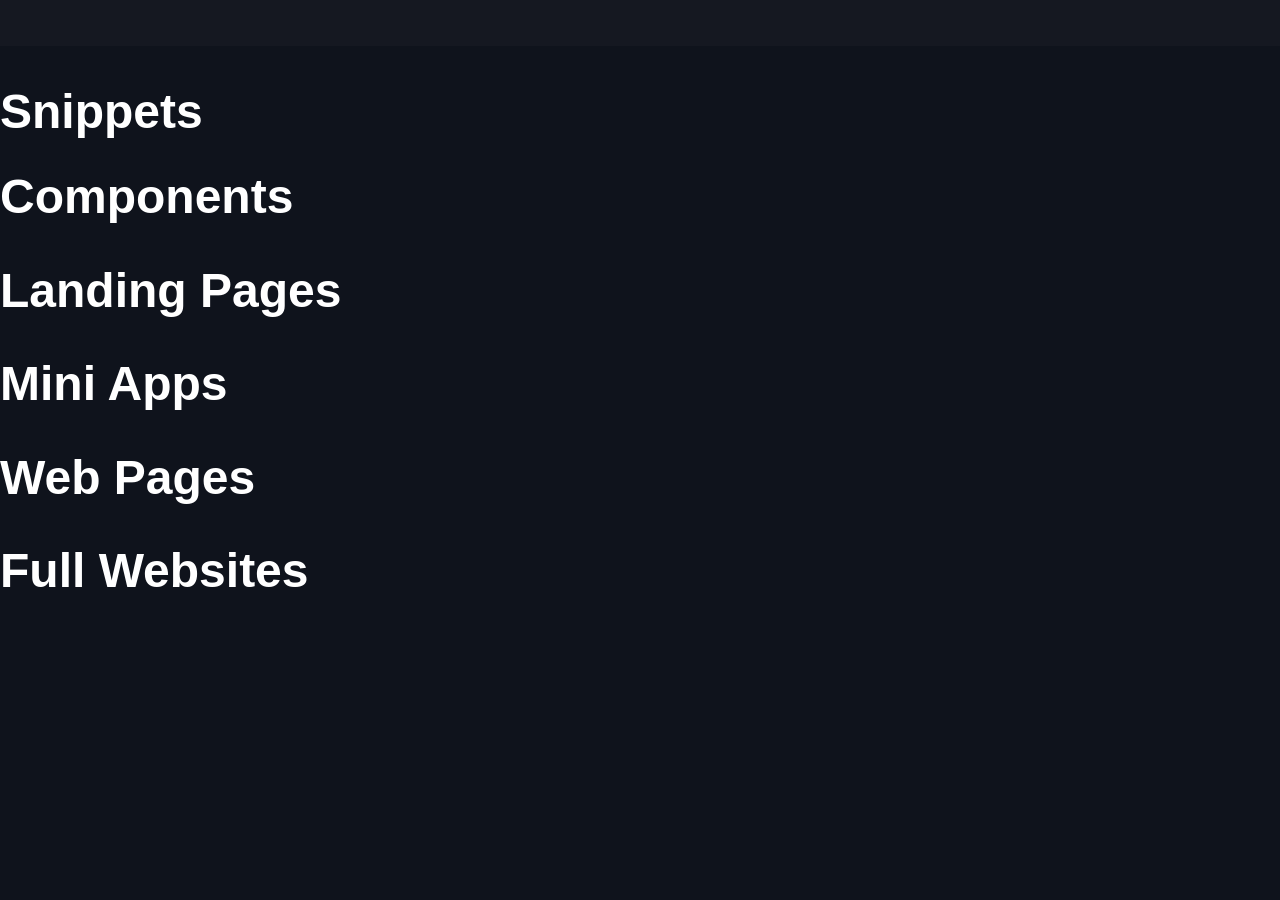
==== myProjects.html @ 10583f1e "Worked on #formation, added the project page, etc" ====
<!DOCTYPE html>
<html lang="en">
<head>
    <meta charset="UTF-8">
    <meta name="viewport" content="width=device-width, initial-scale=1.0">
    <title>My Projects</title>

    <link rel="stylesheet" href="style.css">
    <link rel="stylesheet" href="myProjects.css">

</head>
<body>

    <div class="idea-dump">

        
        Idea:
        
        | Hero |
        | Filter Nav |
        
        
        | Web Pages | *id: webpages


        | Mini Apps | *id: apps

        <ul>
            <li>Counter</li>
            <li>calculator</li>
            <li>Todo app</li>
            <li>weather app</li>
            
        </ul>


        | Components & Snippets| *id: snippets <!-- Components are reuseable UI pieces-->
            <ul>
                <li>NavBar</li>
                <li>Cards</li>
                <li>Buttons</li>
                <li>Pricing section</li>
                <li>Login form</li>
                <br><br><br>

                <li>Animations</li>
                <li>UI</li>

            </ul>



        | Landing Pages | *id: 
        <ul>
            <li>Restaurant homepage</li>
            <li>Product page</li>
            <li>Agency page</li>
        </ul>


        | Full Website | *id: websites
        <ul>
            <li>Portfolio site</li>
            <li>Blog site</li>
            <li>Ecommerce mockup</li>
        </ul>


        <p>
            display: grid;
            grid-template-columns: repeat(auto-fit, minmax(250px, 1fr));
            gap: 20px;
        </p>
        
        <p>
            use the following for text effects
            https://www.w3schools.com/css/css3_text_effects.asp
        </p>
    </div>

    <header>
        <nav>
            <ul>

            </ul>
        </nav>
    </header>

    <main>
        <section class="Components & snippets">

            <div class="snippets">

                <h2>Snippets</h2>
                
                
            </div>

            <div class="components">
                <h2>Components</h2>

            </div>
            
        </section>

        <section class="landing-pages">
            <h2>Landing Pages</h2>
        </section>

        <section class="mini-apps">
            <h2>Mini Apps</h2>

        </section>

        <section class="webpages">
            <h2>Web Pages</h2>

        </section>

        <section class="websites">
            <h2>Full Websites</h2>

        </section>
    </main>
    
</body>
</html>
---- style.css ----
* {
    margin: 0;
    padding: 0;
    box-sizing: border-box;
}

body {
    background-color: #0f131c;
    color: #fff;
    font-family:'Lucida Sans', 'Lucida Sans Regular', 'Lucida Grande', 'Lucida Sans Unicode', Geneva, Verdana, sans-serif ;
}
header {
    /* border: 2px solid red; */
    padding: 1% 10%;
    /* background-color: rgba(15, 19, 28, 0.2); */
    background-color: rgba(177, 180, 188, 0.03);

    position: sticky;
    top: 0;

    z-index: 1000;
}
section{
    margin: 3% 0;
}
h2 {
    font-size: 3rem;
    margin-bottom: 30px;
}
nav {
    display: flex;
    justify-content: space-between;
    /* border: 2px solid red; */
    box-sizing: border-box;
}
nav h1 {
    align-self: center;
    /* border-right: 4px solid #5be3c5;
    transform: skew(-30deg); */
    padding-right: 10px;
}

.decorator {
    font-weight: 900;
    color: #5be3c5;
    /* margin-left: -10px; */
}

nav ul {
    display: flex;
    list-style: none;
    align-items: center;
    padding: 1%;

}

nav ul li  {
    margin-inline: 20px;
    box-sizing: border-box;
}

nav ul li a {
    color: #fff;
    text-decoration: none;
    font-size: 20px; 
}

nav ul a:hover {
    border-bottom: 2px solid #5be3c5 ;
    font-size: large;
}

nav ul li a[href="myProjects.html"] {    
    position: absolute;
    right: 18px;
    top: 15px;

    font-size: 24px;
    padding: 10px;
    border-radius: 10px;
    box-shadow: -5px 5px 20px rgba(45, 95, 75, 0.762);

}




.hero {
    /* border: 2px solid red; */
    display: flex;
    justify-content: center;
    gap: 100px;

    margin-top: 10px;
}

.hero .hero-logo{
    position: relative;
    width: 300px;
    height: 300px;

    /* border: 2px solid red; */
}

.hero .hero-logo-box {
    position: absolute;
    
    
    border: 5px solid #5eead4;
    inset: 0;
    border-right: none;
    border-bottom: none;
    border-radius: 4px;
}
.hero .hero-logo-box::after{
  content:"";
  position:absolute;
  bottom:0;
  left:0;
  width:225px;
  height:5px;
  background:#5eead4;
}

.hero .hero-logo-box::before{
  content:"";
  position:absolute;
  right:0;
  top:0;
  width:5px;
  height:259px;
  background:#5eead4;
}

.code {
    position: absolute;
    right: -36px;
    bottom: -30px;
    font-size: 60px;
    font-family: monospace;
    font-weight: bold;
    color: #5eead4;
}

.hero .content {
    align-self: center;
    
}

.hero h2{
    font-size: 50px;
}

.hero .faded {
    color: rgb(121, 142, 168);
}

.hero .stack {
    background:linear-gradient(rgba(200, 216, 236, 0.934));
    width: max-content;
}





.divider  {
    /* display: flex; */
    overflow: hidden;
    border-top: 2px solid #b9cce4c0;
    border-bottom: 2px solid #b9cce4c0;
    padding: 30px 0;
}

.divider .divider-content {
    display: flex;
}

.divider p {
    padding-inline: 20px;
    margin-right: 10px;
    color: rgba(185, 204, 228, 0.752) ;
    font-size: 20px;
    font-weight: 900;

    border-right: 4px solid #5be3c5;
    transform: skew(-30deg);

    border-radius: 2px;
}



#about {
    text-align: center;
}

#about .about-content {
    width: 80%;
    margin: auto;
    display: flex;
    justify-content: space-around;
    align-items: center;
    column-gap: 2%;
}

#about .about-content-box {
    position: relative;
    width: 300px;
    height: 300px;
    background: linear-gradient(to bottom right, rgba(163, 255, 241, 0.99), rgba(94, 234, 213, 0.651));
    border-radius: 8px;

    box-shadow: 0 0 100px  rgba(45, 95, 75, 0.762);


}


#about .about-content-box-Slash{
  position: relative;
  top: -100px;
  font-size: 420px;
  font-weight:900;
  font-family:Arial, sans-serif;
  height: 400px;

  color: #0f172a;
  opacity: 0.5;

  transform:skew(-4deg);
}

#about .about-content-card{
    text-align: left;
    width: 50%;
    /* border: 3px solid red; */
}

#about .about-content div p {
    padding: 20px;
    /* margin: 20px; */
}




#experience {
    text-align: center;
}

#experience dl{
    text-align: left;
    margin-inline: 5%;
}

.date {
    font-size: 10px;
    font-weight: 600;
    margin-left: -10px;
}

#experience dt {
    font-size: 24px;
    margin-top: 20px;
    margin-bottom: 15px;
}

#experience dd {
    padding-left:100px;
    /* padding-right: 2%; */
    width:90%;
    padding-bottom: 10px;
}




#formation {
    text-align: center;
    
}

#formation ul {
    margin-inline: 5%;
}
#formation li {
    display: flex;
    align-items: center;
    position: relative;
    padding: 20px 0;
    text-align: left;
    list-style: none;
    font-size: 24px;
    border-bottom: 2px solid grey;
}
#formation li img {
    display: inline-block;
    margin-left: -30px;
}

#formation li img:first-child{
    margin-left:0 ;
}

#formation li p{
    margin: 10px;
}
#formation li span {
    color:grey;
    text-align: right;
    position: absolute;
    right: 0 ;
    font-size: 16px;
}







#contact {
    text-align: center;
}



#contact ul {
    margin: 10px 0;
    display: flex;
    justify-content: center;
    flex-wrap: wrap;
    padding: 0 40px;

    gap: 5%;
}

#contact li {
    border: 1px solid grey;;
    border-radius: 8px;
    padding: 15px;
    width: 30%;
    margin: 4px 0;
    text-align: left;
    list-style: none;
    display: flex;
    align-items: center;


    position: relative;
}

#contact li img {
    margin-right: 10px;
    background:linear-gradient(rgba(247, 247, 247, 0.818), rgba(92, 91, 91, 0.67));
    border-radius: 30%;
}

#contact li span {
    margin-right:0;
    font-weight: 900;
    position: absolute;
    right: 15px;
     
}








footer {
    text-align: center;
    color: grey;
    margin: 2% 0;
}
---- myProjects.css ----
.idea-dump{
    display: none;
}
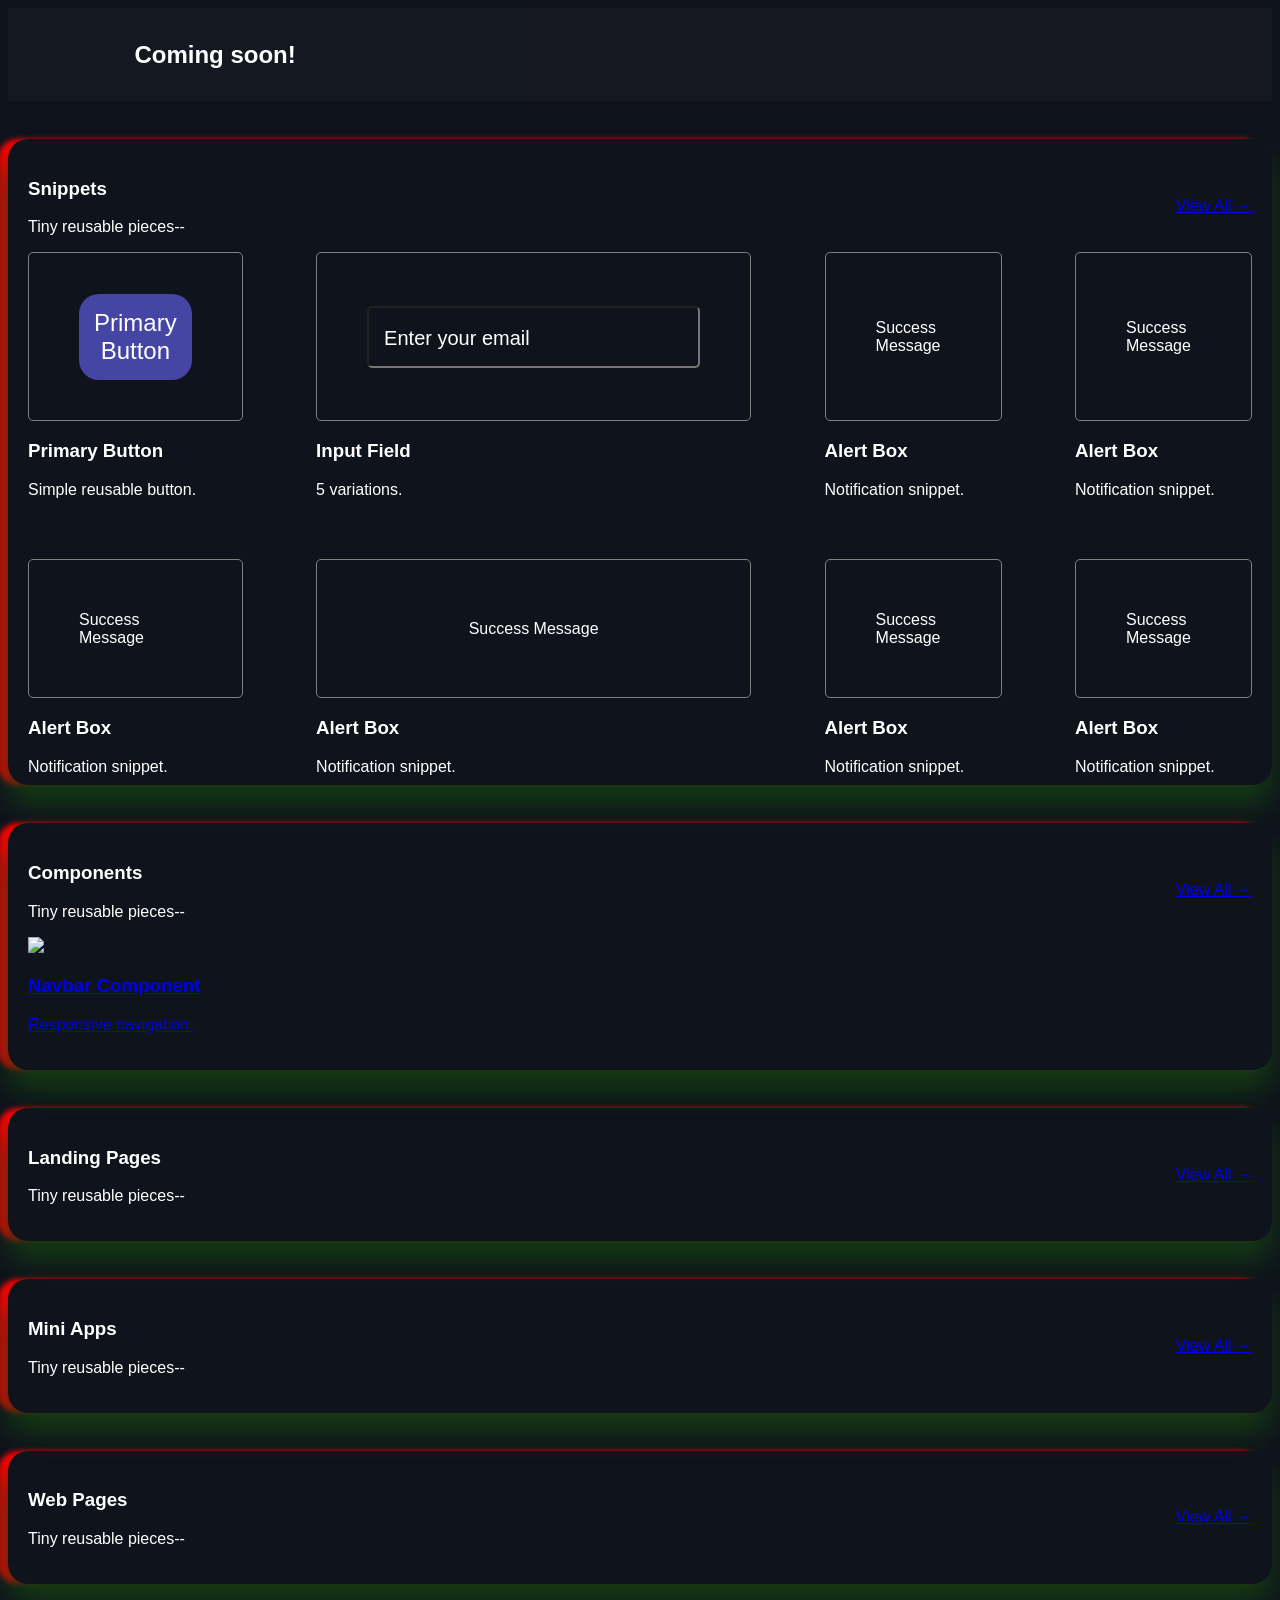
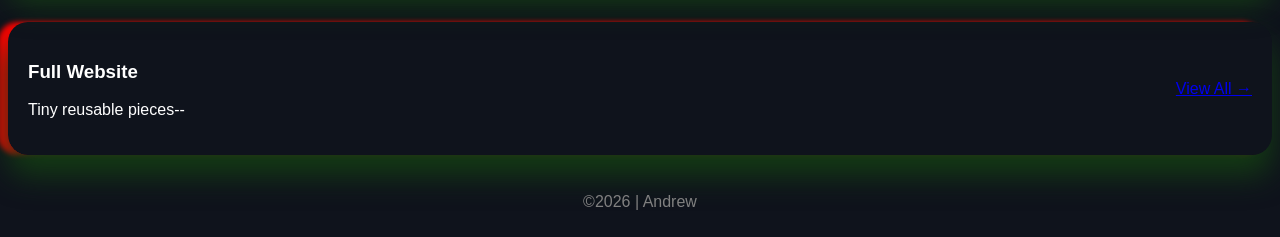
==== commit 87605017: "Added HTML structure and some CSS style to Project page" ====
--- a/myProjects.html
+++ b/myProjects.html
@@ -80,6 +80,7 @@
 
     <header>
         <nav>
+        <h1>Coming soon!</h1>
             <ul>
 
             </ul>
@@ -89,39 +90,253 @@
     <main>
         <section class="Components & snippets">
 
-            <div class="snippets">
-
-                <h2>Snippets</h2>
-                
-                
-            </div>
-
-            <div class="components">
-                <h2>Components</h2>
-
-            </div>
+            <section class="projects-section">
+               
+                <div class="section-header">
+                    <div>
+                        <h3>Snippets</h3>
+                        <p>Tiny reusable pieces--</p>
+                    </div>
+
+                    <a href="#">View All →</a>
+                </div>
+
+                <div class="projects-grid">
+      
+                  <div class="snippet-card">
+      
+                      <div class="preview">
+                          <button class="primary-btn">
+                              Primary Button
+                          </button>
+                        </div>
+                        <div class="card-info">
+                            <h3>Primary Button</h3>
+                            <p>Simple reusable button.</p>
+                        </div>
+                  </div>
+      
+      
+                  <div class="snippet-card">
+      
+                      <div class="preview">
+                          <input type="email" name="email" id="email" placeholder="Enter your email" class="input-field">
+                      </div>
+      
+                      <div class="card-info">
+                          <h3>Input Field</h3>
+                          <p>5 variations.</p>
+                      </div>
+      
+                  </div>
+      
+                  <div class="snippet-card">
+      
+                      <div class="preview">
+                          <div class="alert-box">
+                              Success Message
+                          </div>
+                      </div>
+      
+                      <div class="card-info">
+                          <h3>Alert Box</h3>
+                          <p>Notification snippet.</p>
+                      </div>
+      
+                  </div>
+      
+                  <div class="snippet-card">
+      
+                      <div class="preview">
+                          <div class="alert-box">
+                              Success Message
+                          </div>
+                      </div>
+      
+                      <div class="card-info">
+                          <h3>Alert Box</h3>
+                          <p>Notification snippet.</p>
+                      </div>
+      
+                  </div>
+      
+                  <div class="snippet-card">
+      
+                      <div class="preview">
+                          <div class="alert-box">
+                              Success Message
+                          </div>
+                      </div>
+      
+                      <div class="card-info">
+                          <h3>Alert Box</h3>
+                          <p>Notification snippet.</p>
+                      </div>
+      
+                  </div>
+      
+                  <div class="snippet-card">
+      
+                      <div class="preview">
+                          <div class="alert-box">
+                              Success Message
+                          </div>
+                      </div>
+      
+                      <div class="card-info">
+                          <h3>Alert Box</h3>
+                          <p>Notification snippet.</p>
+                      </div>
+      
+                  </div>
+      
+                  <div class="snippet-card">
+      
+                      <div class="preview">
+                          <div class="alert-box">
+                              Success Message
+                          </div>
+                      </div>
+      
+                      <div class="card-info">
+                          <h3>Alert Box</h3>
+                          <p>Notification snippet.</p>
+                      </div>
+      
+                  </div>
+      
+                  <div class="snippet-card">
+      
+                      <div class="preview">
+                          <div class="alert-box">
+                              Success Message
+                          </div>
+                      </div>
+      
+                      <div class="card-info">
+                          <h3>Alert Box</h3>
+                          <p>Notification snippet.</p>
+                      </div>
+      
+                  </div>
+      
+              </div>
+            </section>
+
+
+
+            <!-- COMPONENTS -->
+            <section class="projects-section">
+
+                <div class="section-header">
+                     <div>
+                        <h3>Components</h3>
+                        <p>Tiny reusable pieces--</p>
+                    </div>
+
+                    <a href="#">View All →</a>
+                </div>
+
+                <div class="projects-grid">
+
+                    <a href="components/navbar.html"
+                    class="project-card">
+
+                        <img src="images/navbar-preview.jpg">
+
+                        <div class="card-info">
+                            <h3>Navbar Component</h3>
+                            <p>Responsive navigation.</p>
+                        </div>
+
+                    </a>
+
+                </div>
+
+            </section>
+
             
         </section>
 
         <section class="landing-pages">
-            <h2>Landing Pages</h2>
+
+            <section class="projects-section">
+                <div class="section-header">
+                    <div>
+                        <h3>Landing Pages</h3>
+                        <p>Tiny reusable pieces--</p>
+                    </div>
+
+                    <a href="#">View All →</a>
+                </div>
+
+                <div class="projects-grid">
+
+                </div>
+            </section>
         </section>
 
         <section class="mini-apps">
-            <h2>Mini Apps</h2>
+            
+            <section class="projects-section">
+                <div class="section-header">
+                     <div>
+                        <h3>Mini Apps</h3>
+                        <p>Tiny reusable pieces--</p>
+                    </div>
+
+                    <a href="#">View All →</a>
+                    
+                </div>
+
+                <div class="projects-grid">
+                    
+                </div>
+            </section>
 
         </section>
 
         <section class="webpages">
-            <h2>Web Pages</h2>
+            <section class="projects-section">
+                <div class="section-header">
+                     <div>
+                        <h3>Web Pages</h3>
+                        <p>Tiny reusable pieces--</p>
+                    </div>
+
+                    <a href="#">View All →</a>
+                    
+                </div>
+
+                <div class="projects-grid">
+                    
+                </div>
+            </section>
 
         </section>
 
         <section class="websites">
-            <h2>Full Websites</h2>
+            <section class="projects-section">
+                <div class="section-header">
+                     <div>
+                        <h3>Full Website</h3>
+                        <p>Tiny reusable pieces--</p>
+                    </div>
+
+                    <a href="#">View All →</a>
+                    
+                </div>
+
+                <div class="projects-grid">
+                    
+                </div>
+            </section>
 
         </section>
     </main>
     
+    <footer>
+        <p>&copy;2026 | Andrew </p>
+    </footer>
 </body>
 </html>
--- a/style.css
+++ b/style.css
@@ -1,7 +1,7 @@
 * {
-    margin: 0;
+    /* margin: 0;
     padding: 0;
-    box-sizing: border-box;
+    box-sizing: border-box; */
 }
 
 body {
@@ -54,12 +54,14 @@
 
 }
 
-nav ul li  {
+nav li  {
     margin-inline: 20px;
     box-sizing: border-box;
-}
-
-nav ul li a {
+    list-style: none;
+
+}
+
+nav li a {
     color: #fff;
     text-decoration: none;
     font-size: 20px; 
@@ -70,7 +72,7 @@
     font-size: large;
 }
 
-nav ul li a[href="myProjects.html"] {    
+nav li a[href="myProjects.html"] {    
     position: absolute;
     right: 18px;
     top: 15px;
@@ -82,11 +84,14 @@
 
 }
 
+.hidden {
+    display: none;
+}
+
 
 
 
 .hero {
-    /* border: 2px solid red; */
     display: flex;
     justify-content: center;
     gap: 100px;
@@ -268,7 +273,6 @@
 
 #experience dd {
     padding-left:100px;
-    /* padding-right: 2%; */
     width:90%;
     padding-bottom: 10px;
 }
@@ -337,7 +341,7 @@
 }
 
 #contact li {
-    border: 1px solid grey;;
+    border: 1px solid grey;
     border-radius: 8px;
     padding: 15px;
     width: 30%;
@@ -376,4 +380,125 @@
     text-align: center;
     color: grey;
     margin: 2% 0;
+}
+
+
+
+
+
+
+
+
+
+
+@media (max-width: 1400px) {
+
+    nav ul li a[href="myProjects.html"] {
+        font-size: 20px;
+    }
+
+    
+}
+
+@media (max-width: 1200px) {
+    nav ul li a[href="myProjects.html"] {
+        font-size: 18px;
+        top: 10px;
+        
+    }
+    
+    .divider {
+        overflow: hidden;
+    }
+}
+
+@media (max-width: 820px) {
+
+    nav {
+        flex-direction: column;
+        justify-content: center;
+       }
+
+   nav ul {
+    display: none;
+    width: 100%;
+    }
+
+    h1 {
+        
+        padding: 10px 0;
+    }
+
+    .hidden {
+        display: inline-block;
+    }
+
+    #about .about-content {
+    width: 100%;
+    margin: auto;
+    display: flex;
+    flex-direction: column;
+    }
+    .mediaQuery {
+        display: flex;
+        justify-content:center;
+        width: 100%;
+    }
+
+    #about .about-content-box-Slash {
+        top: -160px;
+        left: 30px;
+    }
+
+    #about .about-content-card{
+        width: 80%;
+        font-size: 24px;
+    }
+
+    #experience {
+        font-size: 22px;
+    }
+
+    #contact{
+        font-size: 22px;
+
+    }
+    
+    #contact ul {
+        display: flex;
+        flex-direction: column;
+    }
+    
+    #contact li{
+        width: 100%;
+    }
+
+}
+
+@media (max-width: 750px) {
+    .hero {
+        flex-direction: column;
+        align-items: center;
+    }
+
+    .hero .stack {
+        margin: auto;
+    }
+    #about .about-content-box-Slash{
+        overflow: hidden;
+        top: -80px;
+        left: 0;
+        transform: skew(2.5deg);
+        font-size: 350px;
+
+    }
+    #experience, #contact, #about {
+        font-size: 18px;
+    }
+
+    #experience dd {
+        padding-left: 0;
+        width: 100%;
+    }
+
 }
--- a/myProjects.css
+++ b/myProjects.css
@@ -1,3 +1,107 @@
 .idea-dump{
     display: none;
+}
+
+* {
+    box-sizing: border-box;
+}
+section {
+
+    height: 100%;
+    box-sizing: border-box;
+}
+
+.projects-section {
+    /* border: 4px solid wheat; */
+    border-radius: 20px;
+    padding: 20px;
+    box-shadow: 0 20px 30px rgb(20, 59, 20), -10px 0 5px rgba(255, 0, 0, 1);
+    /* margin-bottom: 100px; */
+    box-sizing: border-box;
+}
+
+.section-header {
+    /* border: 3px solid green; */
+    display: flex;
+    justify-content: space-between;
+    align-items: center;
+}
+
+.projects-grid {
+    /* border: 2px solid grey;     */
+    display: grid;
+    grid-template-columns: 1fr 1fr 1fr 1fr;
+    column-gap: 6%;
+    row-gap: 5%;
+
+    box-sizing: border-box;
+}
+
+.snippet-card{
+    box-sizing: border-box;
+}
+
+.preview {
+    display: flex;
+    justify-content: center;
+    align-items: center;
+
+    box-sizing: border-box;
+    border: 1px solid grey;
+    border-radius: 5px;
+
+    padding: 50px;
+}
+
+
+.snippet-card .preview {
+    height: 60%;
+}
+
+
+
+
+
+
+
+
+
+
+
+.primary-btn {
+    background-color: rgb(69, 69, 164);
+    color: #fff;
+    padding: 15px;
+    font-size: 24px;
+
+    border: none;
+    border-radius: 20px;
+
+    cursor: pointer;
+}
+
+.primary-btn:hover{
+    opacity: 0.8;
+}
+.primary-btn:active {
+    opacity: 0.5;
+}
+
+
+.input-field {
+    padding: 15px;
+
+    border-radius: 5px;
+
+    background-color: inherit;
+    color: #fff;
+    font-size: 24px;
+}
+.input-field::placeholder{
+    color: #fff;
+    font-size: 20px;
+}
+
+.input-field:focus{
+    border: 2px solid blue;
 }
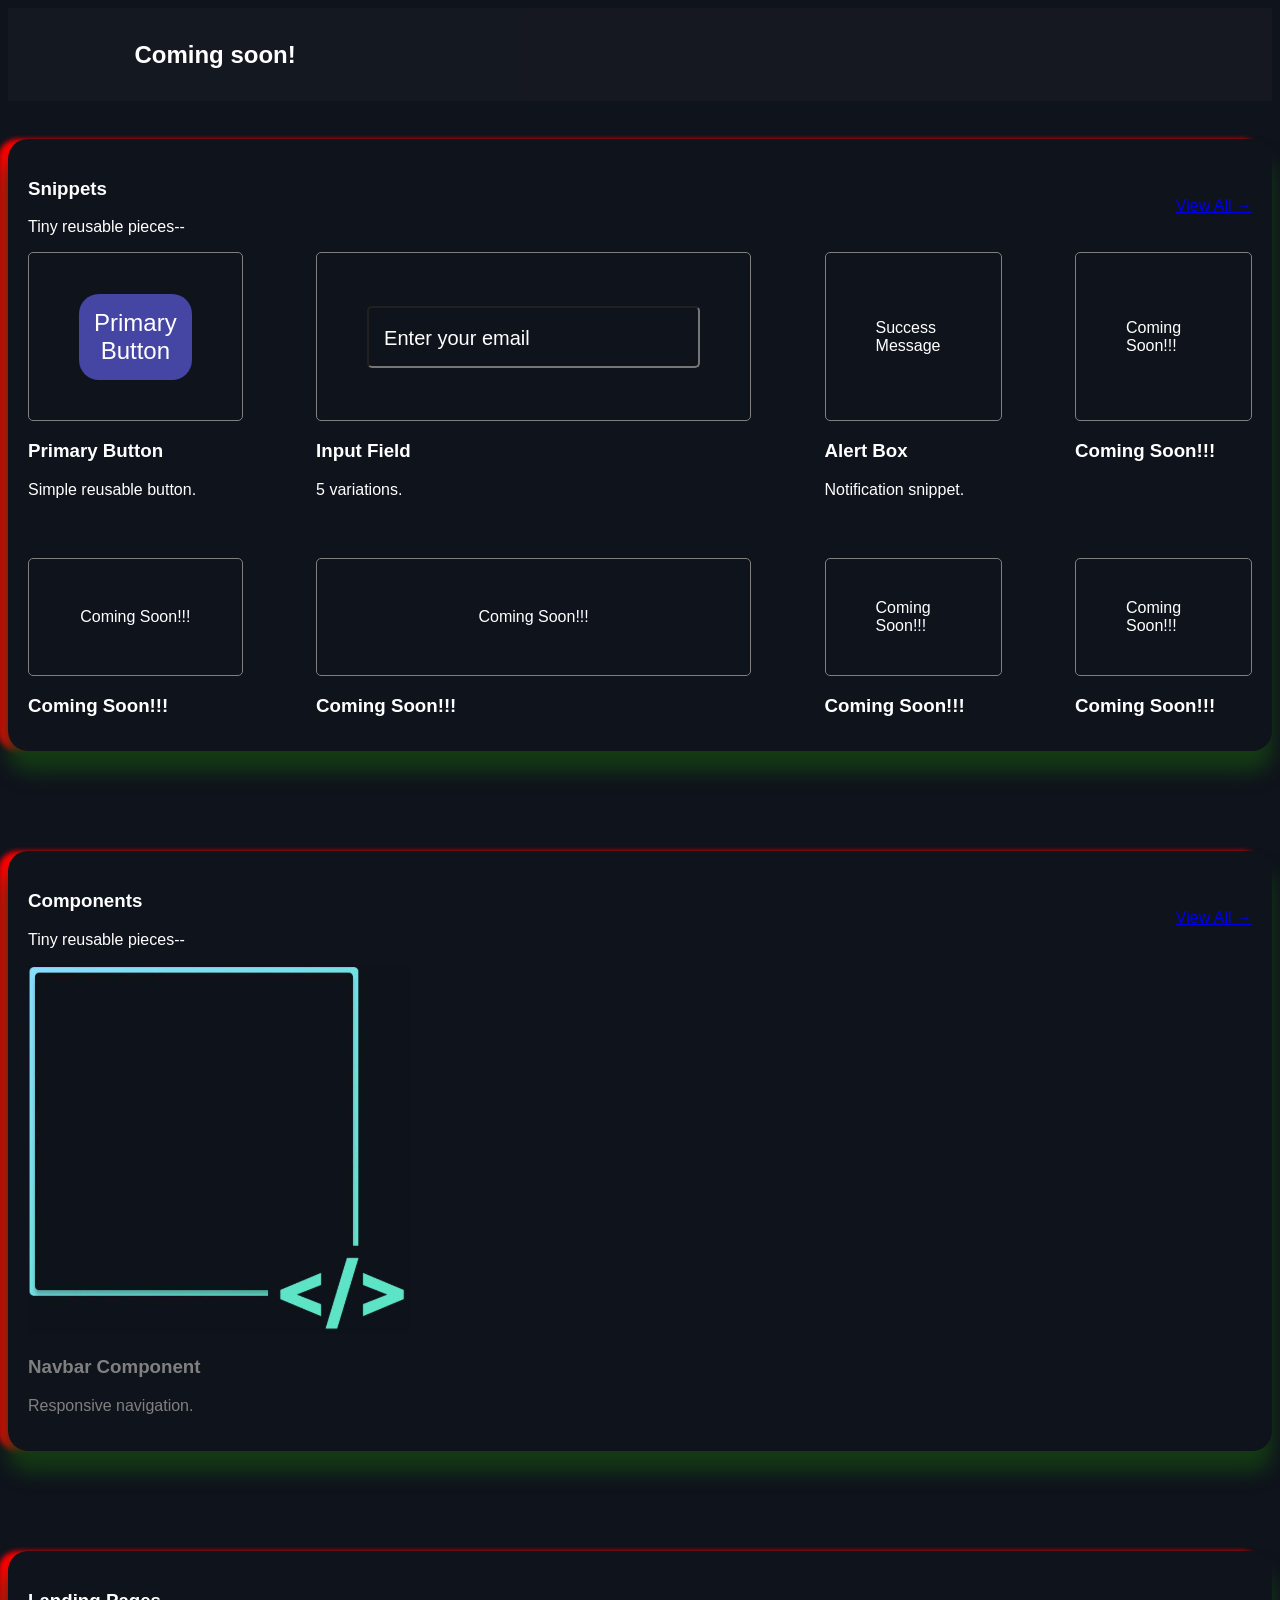
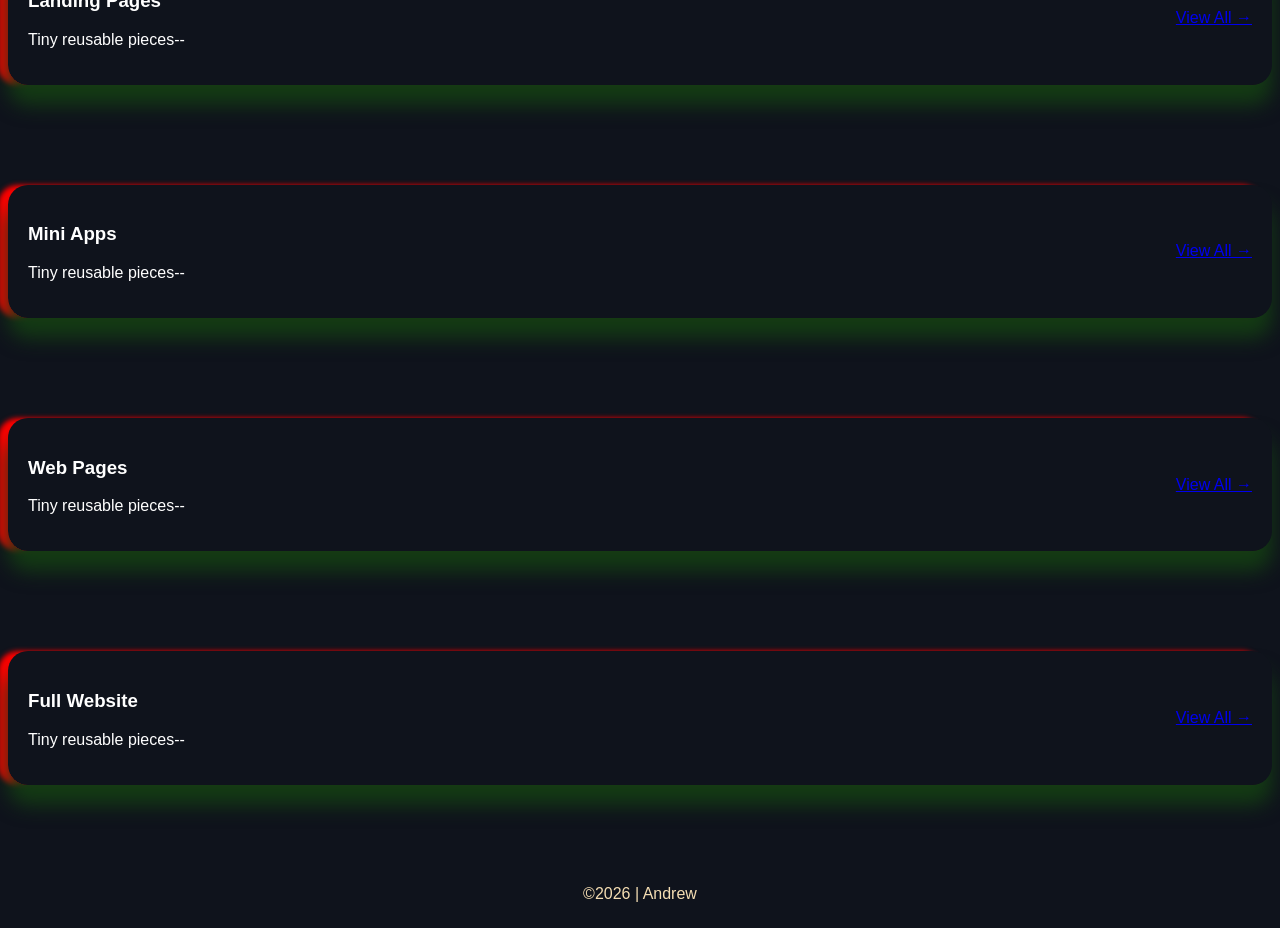
==== commit 836086c7: "Staring the component section" ====
--- a/myProjects.html
+++ b/myProjects.html
@@ -148,74 +148,69 @@
                   <div class="snippet-card">
       
                       <div class="preview">
-                          <div class="alert-box">
-                              Success Message
-                          </div>
-                      </div>
-      
-                      <div class="card-info">
-                          <h3>Alert Box</h3>
-                          <p>Notification snippet.</p>
-                      </div>
-      
-                  </div>
-      
-                  <div class="snippet-card">
-      
-                      <div class="preview">
-                          <div class="alert-box">
-                              Success Message
-                          </div>
-                      </div>
-      
-                      <div class="card-info">
-                          <h3>Alert Box</h3>
-                          <p>Notification snippet.</p>
-                      </div>
-      
-                  </div>
-      
-                  <div class="snippet-card">
-      
-                      <div class="preview">
-                          <div class="alert-box">
-                              Success Message
-                          </div>
-                      </div>
-      
-                      <div class="card-info">
-                          <h3>Alert Box</h3>
-                          <p>Notification snippet.</p>
-                      </div>
-      
-                  </div>
-      
-                  <div class="snippet-card">
-      
-                      <div class="preview">
-                          <div class="alert-box">
-                              Success Message
-                          </div>
-                      </div>
-      
-                      <div class="card-info">
-                          <h3>Alert Box</h3>
-                          <p>Notification snippet.</p>
-                      </div>
-      
-                  </div>
-      
-                  <div class="snippet-card">
-      
-                      <div class="preview">
-                          <div class="alert-box">
-                              Success Message
-                          </div>
-                      </div>
-      
-                      <div class="card-info">
-                          <h3>Alert Box</h3>
-                          <p>Notification snippet.</p>
+                          <div class="coming-soon">
+                              Coming Soon!!!
+                          </div>
+                      </div>
+      
+                      <div class="card-info">
+                          <h3>Coming Soon!!!</h3>
+                      </div>
+      
+                  </div>
+      
+                  <div class="snippet-card">
+      
+                      <div class="preview">
+                          <div class="coming-soon">
+                              Coming Soon!!!
+                          </div>
+                      </div>
+      
+                      <div class="card-info">
+                          <h3>Coming Soon!!!</h3>
+                      </div>
+      
+                  </div>
+      
+                  <div class="snippet-card">
+      
+                      <div class="preview">
+                          <div class="coming-soon">
+                              Coming Soon!!!
+                          </div>
+                      </div>
+      
+                      <div class="card-info">
+                          <h3>Coming Soon!!!</h3>
+                      </div>
+      
+                  </div>
+      
+                  <div class="snippet-card">
+      
+                      <div class="preview">
+                          <div class="coming-soon">
+                              Coming Soon!!!
+                          </div>
+                      </div>
+      
+                      <div class="card-info">
+                          <h3>Coming Soon!!!</h3>
+                      </div>
+      
+                  </div>
+      
+                  <div class="snippet-card">
+      
+                      <div class="preview">
+                         <div class="coming-soon">
+                              Coming Soon!!!
+                          </div>
+                      </div>
+      
+                      <div class="card-info">
+                          <h3>Coming Soon!!!</h3>
                       </div>
       
                   </div>
@@ -239,10 +234,10 @@
 
                 <div class="projects-grid">
 
-                    <a href="components/navbar.html"
+                    <a href="index.html"
                     class="project-card">
 
-                        <img src="images/navbar-preview.jpg">
+                        <img src="images/heroImage.png">
 
                         <div class="card-info">
                             <h3>Navbar Component</h3>
--- a/style.css
+++ b/style.css
@@ -378,7 +378,7 @@
 
 footer {
     text-align: center;
-    color: grey;
+    color: wheat;
     margin: 2% 0;
 }
 
--- a/myProjects.css
+++ b/myProjects.css
@@ -15,8 +15,8 @@
     /* border: 4px solid wheat; */
     border-radius: 20px;
     padding: 20px;
-    box-shadow: 0 20px 30px rgb(20, 59, 20), -10px 0 5px rgba(255, 0, 0, 1);
-    /* margin-bottom: 100px; */
+    box-shadow: 0 20px 20px rgb(20, 59, 20), -10px 0 5px rgba(255, 0, 0, 1);
+    margin-bottom: 100px;
     box-sizing: border-box;
 }
 
@@ -102,6 +102,17 @@
     font-size: 20px;
 }
 
-.input-field:focus{
+/* .input-field:focus{
     border: 2px solid blue;
+} */
+
+
+.project-card {
+    color: grey;
+    text-decoration: none;
+}
+
+
+footer {
+    color: wheat;
 }
